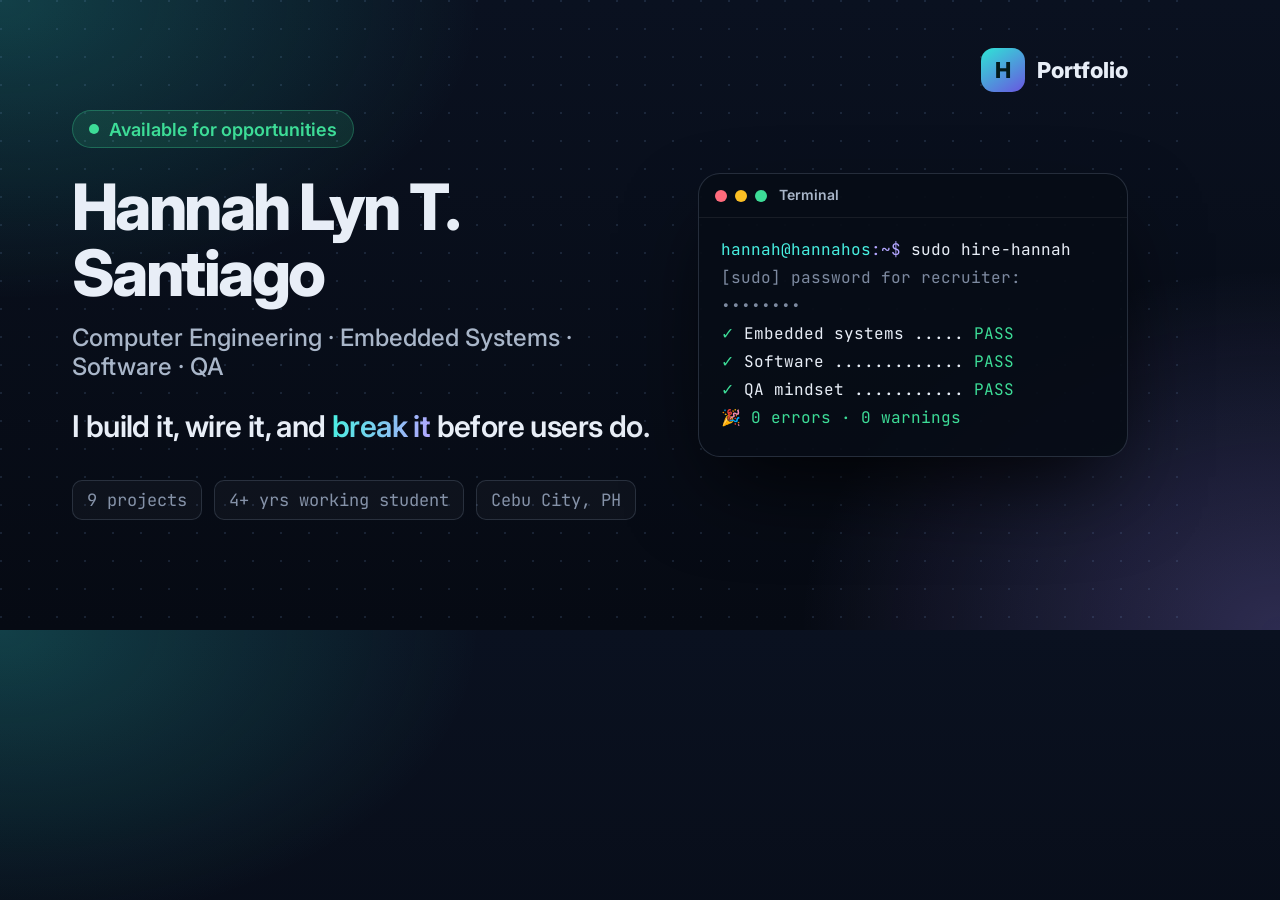
==== tools/og.html @ b62a1396 "Upload portfolio website" ====
<!doctype html><html><head><meta charset="utf-8">
<link href="https://fonts.googleapis.com/css2?family=Inter:wght@400;500;600;800&family=JetBrains+Mono:wght@500&display=swap" rel="stylesheet">
<style>
*{box-sizing:border-box;margin:0}body{width:1200px;height:630px;overflow:hidden;font-family:Inter,sans-serif;color:#e8eef7;
background:radial-gradient(800px 500px at 0% 0%,rgba(46,230,214,.22),transparent 60%),radial-gradient(800px 600px at 100% 100%,rgba(157,140,255,.26),transparent 60%),linear-gradient(180deg,#0a1120,#060a13);position:relative}
.grid{position:absolute;inset:0;background:radial-gradient(circle at 1px 1px,rgba(120,160,210,.16) 1px,transparent 0) 0 0/28px 28px}
.wrap{position:relative;display:grid;grid-template-columns:1fr 430px;gap:48px;align-items:center;height:100%;padding:0 72px}
.badge{display:inline-flex;align-items:center;gap:10px;height:38px;padding:0 16px;border-radius:999px;font-size:18px;font-weight:600;color:#3ddc97;background:rgba(61,220,151,.12);border:1px solid rgba(61,220,151,.3)}
.badge i{width:10px;height:10px;border-radius:50%;background:#3ddc97}
h1{margin-top:26px;font-size:64px;font-weight:800;letter-spacing:-.04em;line-height:1.02}
.role{margin-top:18px;font-size:24px;color:#a9b6c9;font-weight:500}
.tag{margin-top:26px;font-size:30px;font-weight:600;letter-spacing:-.02em;line-height:1.3}
.tag em{font-style:normal;background:linear-gradient(100deg,#48f0e1,#b3a6ff);-webkit-background-clip:text;color:transparent}
.foot{margin-top:34px;display:flex;gap:12px;font-family:'JetBrains Mono';font-size:17px;color:#8592a8}
.foot span{padding:8px 14px;border-radius:10px;border:1px solid rgba(160,180,210,.18);background:rgba(255,255,255,.03)}
.win{border-radius:22px;background:rgba(7,12,22,.92);border:1px solid rgba(160,180,210,.2);box-shadow:0 40px 90px -20px rgba(0,0,0,.8);overflow:hidden;font-family:'JetBrains Mono';font-size:16px;line-height:1.75}
.bar{height:44px;display:flex;align-items:center;gap:8px;padding:0 16px;border-bottom:1px solid rgba(255,255,255,.07);color:#a9b6c9;font-family:Inter;font-size:14px;font-weight:600}
.bar b{width:12px;height:12px;border-radius:50%}
.body{padding:18px 22px 24px}.p{color:#48f0e1}.v{color:#b3a6ff}.m{color:#7d8aa0}.ok{color:#3ddc97}
.logo{position:absolute;top:48px;right:72px;display:flex;align-items:center;gap:12px;font-weight:800;font-size:22px}
.logo span{width:44px;height:44px;border-radius:13px;display:grid;place-items:center;background:linear-gradient(145deg,#2ee6d6,#6a55e0);color:#041a1a;font-size:22px}
</style></head><body><div class="grid"></div>
<div class="logo"><span>H</span>Portfolio</div>
<div class="wrap"><div>
<div class="badge"><i></i>Available for opportunities</div>
<h1>Hannah Lyn T. Santiago</h1>
<p class="role">Computer Engineering · Embedded Systems · Software · QA</p>
<p class="tag">I build it, wire it, and <em>break it</em> before users do.</p>
<div class="foot"><span>9 projects</span><span>4+ yrs working student</span><span>Cebu City, PH</span></div>
</div>
<div class="win"><div class="bar"><b style="background:#ff6b7d"></b><b style="background:#fbbf24"></b><b style="background:#3ddc97"></b>&nbsp;Terminal</div>
<div class="body"><div><span class="p">hannah@hannahos</span><span class="v">:~$</span> sudo hire-hannah</div>
<div class="m">[sudo] password for recruiter: ••••••••</div>
<div><span class="ok">✓</span> Embedded systems ..... <span class="ok">PASS</span></div>
<div><span class="ok">✓</span> Software ............. <span class="ok">PASS</span></div>
<div><span class="ok">✓</span> QA mindset ........... <span class="ok">PASS</span></div>
<div class="ok">🎉 0 errors · 0 warnings</div></div></div>
</div></body></html>
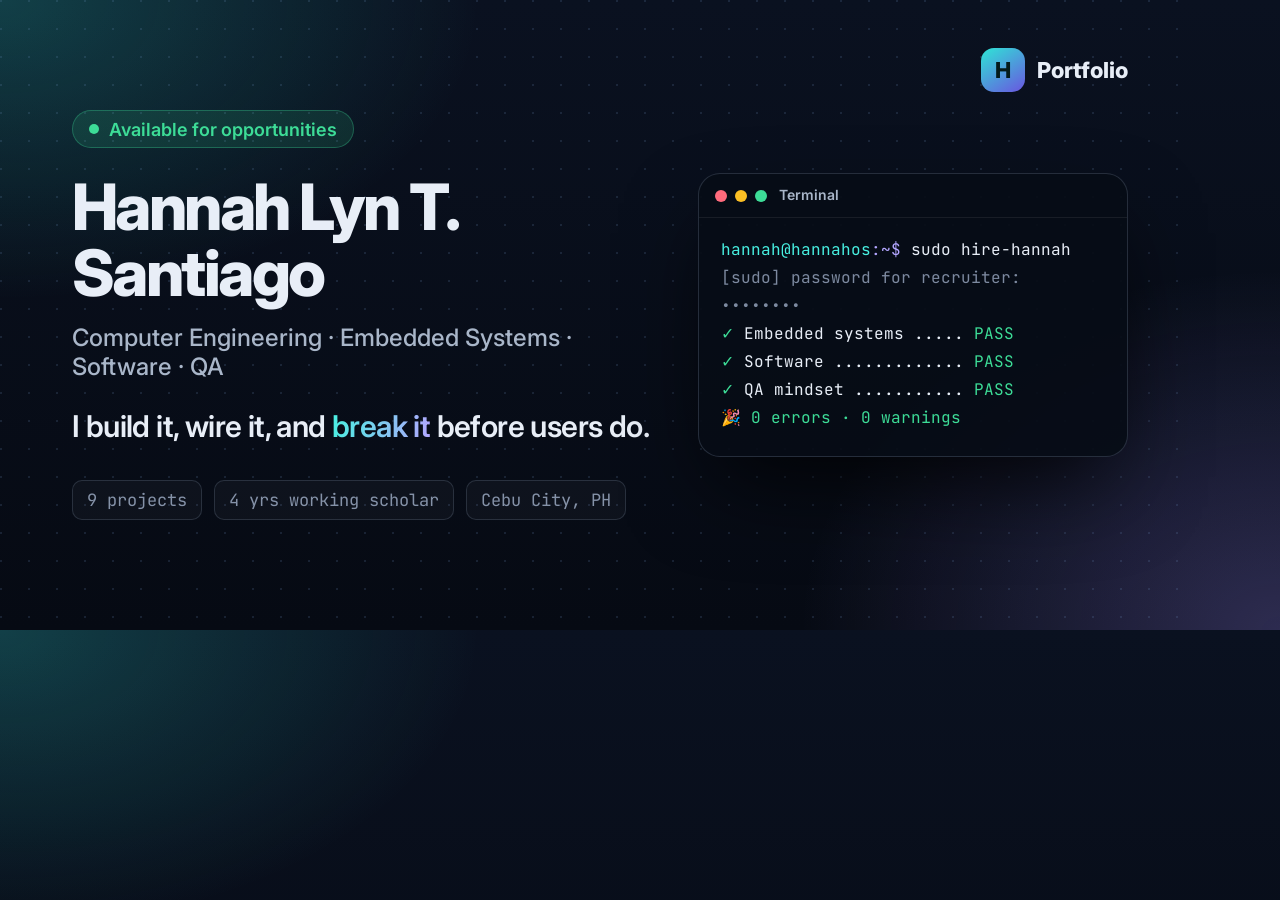
==== commit 191073b8: "Refactor code structure for improved readability and maintainability" ====
--- a/tools/og.html
+++ b/tools/og.html
@@ -26,7 +26,7 @@
 <h1>Hannah Lyn T. Santiago</h1>
 <p class="role">Computer Engineering · Embedded Systems · Software · QA</p>
 <p class="tag">I build it, wire it, and <em>break it</em> before users do.</p>
-<div class="foot"><span>9 projects</span><span>4+ yrs working student</span><span>Cebu City, PH</span></div>
+<div class="foot"><span>9 projects</span><span>4 yrs working scholar</span><span>Cebu City, PH</span></div>
 </div>
 <div class="win"><div class="bar"><b style="background:#ff6b7d"></b><b style="background:#fbbf24"></b><b style="background:#3ddc97"></b>&nbsp;Terminal</div>
 <div class="body"><div><span class="p">hannah@hannahos</span><span class="v">:~$</span> sudo hire-hannah</div>
